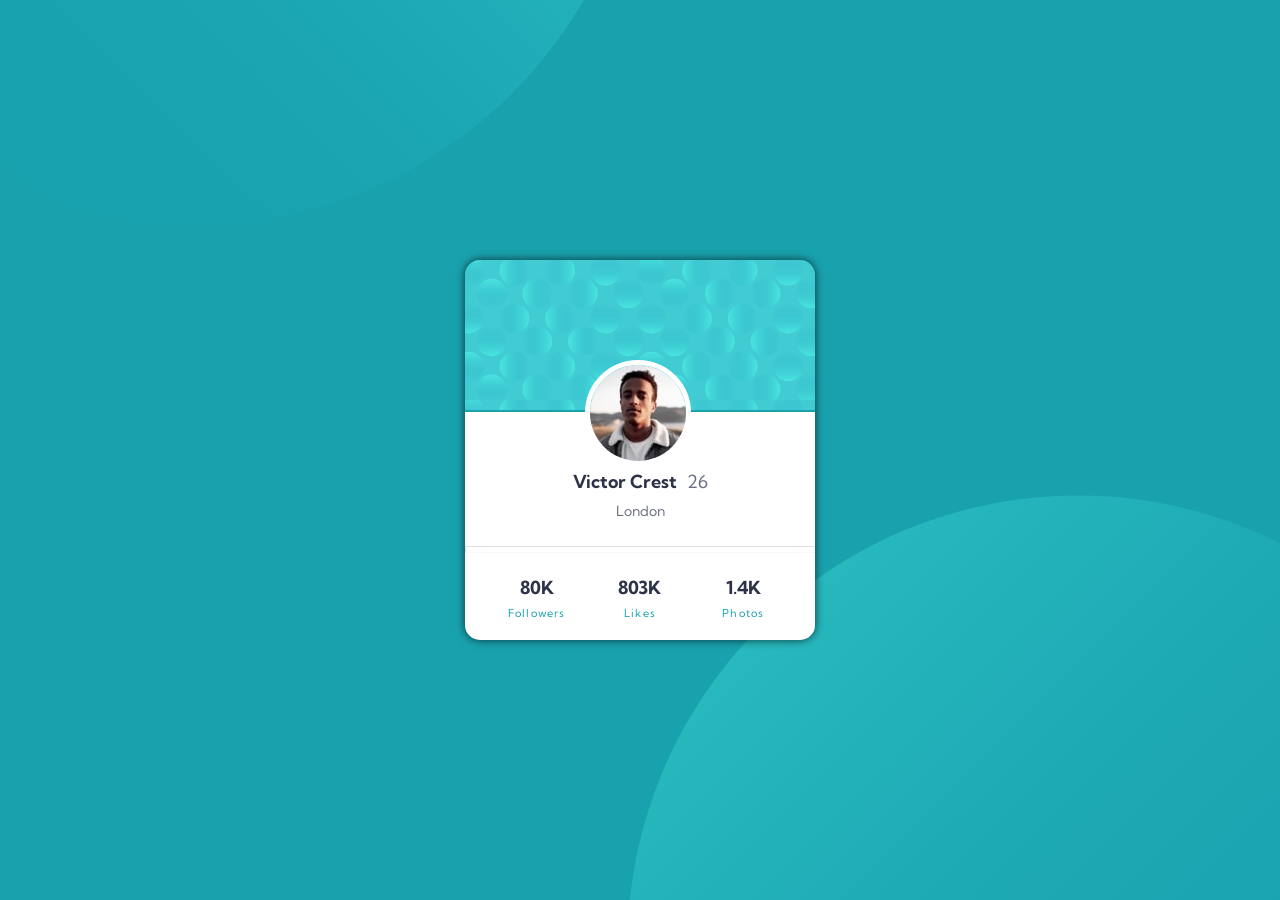
==== index.html @ eaf110d4 "Add files via upload all elements of profile" ====
<!DOCTYPE html>
<html lang="en">
  <head>
    <meta charset="UTF-8" />
    <meta name="viewport" content="width=device-width, initial-scale=1.0" />
    <!-- displays site properly based on user's device -->

    <link
      rel="icon"
      type="image/png"
      sizes="32x32"
      href="./images/favicon-32x32.png"
    />
    <link rel="stylesheet" href="style.css" />
    <link rel="preconnect" href="https://fonts.googleapis.com" />
    <link rel="preconnect" href="https://fonts.gstatic.com" crossorigin />
    <link
      href="https://fonts.googleapis.com/css2?family=Kumbh+Sans:wght@400;700&display=swap"
      rel="stylesheet"
    />
    <title>Yishak profile | Profile card component</title>

    <!-- Feel free to remove these styles or customise in your own stylesheet 👍 -->
  </head>
  <body>
    <div class="container">
      <div class="card">
        <div class="top">
          <img
            class="profile__pic"
            src="images/image-victor.jpg"
            alt=""
          /><!--profile picture by relative positioning-->
        </div>

        <div class="profile">
          <div class="flex__top">
            <h3><a href="#">Victor Crest</a></h3>

            <p class="age">26</p>
          </div>

          <p class="location">London</p>
          <hr />

          <div class="social">
            <div class="like">
              <h2>80K</h2>
              <p class="tag">Followers</p>
            </div>
            <div class="like">
              <h2>803K</h2>
              <p class="tag">Likes</p>
            </div>
            <div class="like">
              <h2>1.4K</h2>
              <p class="tag">Photos</p>
            </div>
          </div>
        </div>
      </div>
    </div>
  </body>
</html>
---- style.css ----
html {
  font-size: 62.5%;
}
body {
  font-family: 'Kumbh Sans', sans-serif;
  background: var(--color-one);
  margin: 0;
}
:root {
  --color-one: hsl(185, 75%, 39%);
  --color-two: hsl(229, 23%, 23%);
  --color-three: hsl(227, 10%, 46%);
  --color-line: hsl(0, 0%, 59%);
}
img:not(.profile__pic) {
  width: 100%;
  height: 100%;
  object-fit: cover;
}
/*Typography*/
h2,
h3,
h3 > a {
  font-size: 1.8rem;
  font-weight: 700;
  color: var(--color-two);
}
h3 > a {
  text-decoration: none;
}
h3 > a:hover {
  color: var(--color-one);
}

.tag {
  font-size: 1.1rem;
  color: var(--color-three);
  letter-spacing: 1.2px;
}
/*Containers*/
.container {
  display: flex;
  height: 100vh;
  justify-content: center;
  align-items: center;
  background: url(./images/bg-pattern-top.svg),
    url(./images/bg-pattern-bottom.svg);

  background-repeat: no-repeat;
  background-size: 90rem;
  background-position-x: -20vw, 49vw;
  background-position-y: -75vh, 55vh;
}

.card {
  display: grid;
  grid-template-rows: 40% 60%;

  border-radius: 15px;
  overflow: hidden;
  box-shadow: 0 0 10px rgba(0, 0, 0, 0.7);
}
.card:hover {
  transform: scale(1.1);
  transition: all 0.8s;
}
@media screen and (max-width: 500px) {
  .card {
    transform: scale(1.15);
  }
}
/*Top section*/
.top {
  width: 35rem;
  height: 15rem;
  background: url(/images/bg-pattern-card.svg);
}
.profile__pic {
  border-radius: 100%;
  border: 5px solid white;
  position: relative;
  left: 12rem;
  top: 10rem;
}

.card:hover .profile__pic {
  transform: scale(1.1);
  border: 4px solid var(--color-one);
  transition: all 0.4s;
  cursor: pointer;
}
/*Profile section*/
.profile {
  width: 35rem;
  height: 23rem;

  text-align: center;
  line-height: 1rem;
  background-color: #fff;
}
.flex__top {
  display: flex;
  gap: 1rem;
  justify-content: center;
  align-items: center;
  margin-top: 4.7rem;
}
p {
  color: var(--color-three);
  font-weight: 400;
}
.age {
  font-size: 1.8rem;
}
.location {
  font-size: 1.4rem;
  margin-top: 1px;
}
/*horizontal line*/
hr {
  margin-top: 3rem;
  border-top: 1px 0 0 0 solid; /*TRBL only top 1px*/
  height: 5px;
  color: var(--color-line);
  opacity: 0.3;
}
/*last grid*/
.social {
  display: grid;
  grid-template-columns: repeat(
    auto-fit,
    minmax(5rem, 1fr)
  ); /*reusable code if want to remove or add another thing*/
  margin: 1.5rem 2rem 0 2rem;
}
.like:hover {
  transform: scale(1.1);
  transition: all 0.5s;
  cursor: pointer;
}
.like:hover h2,
.tag {
  color: var(--color-one);
}
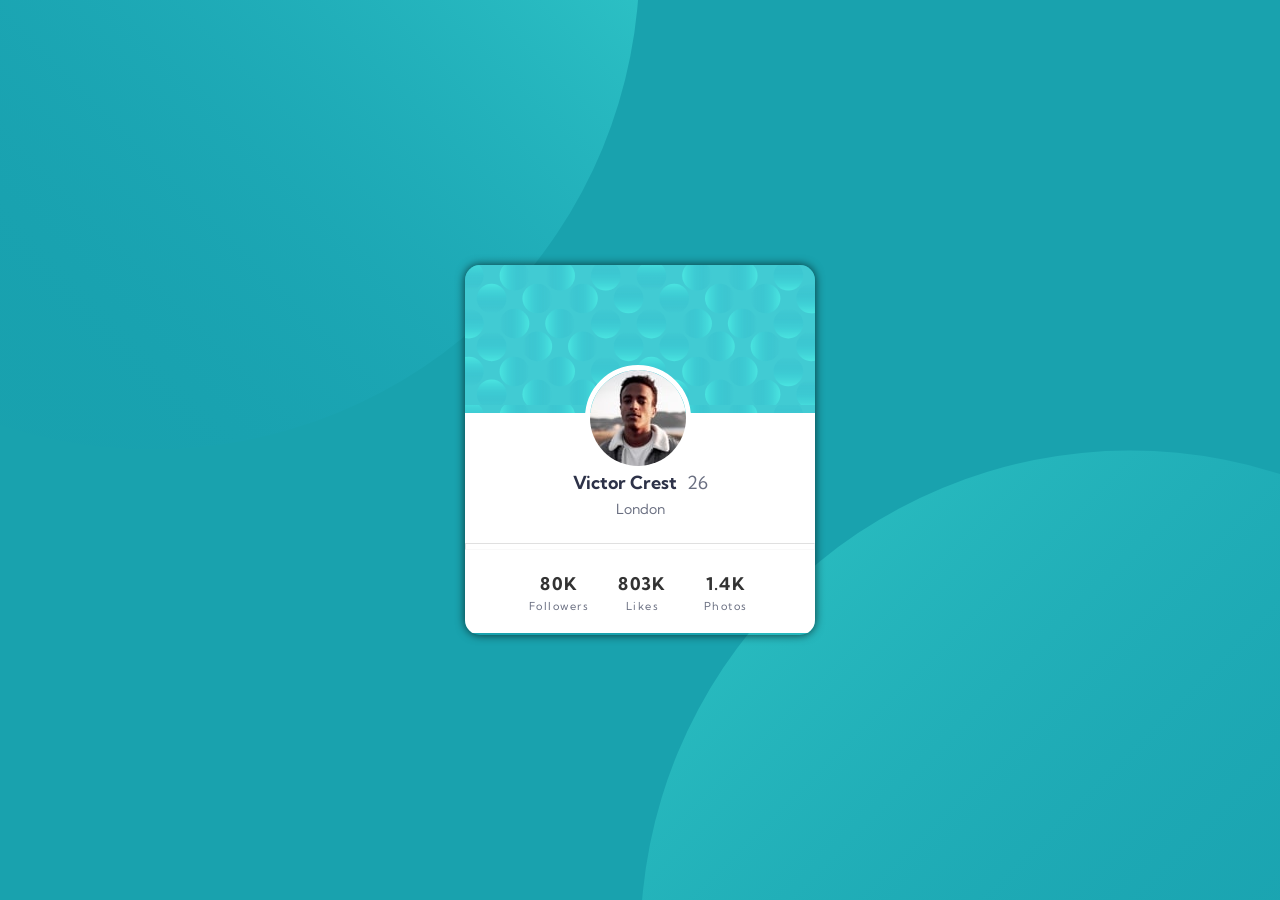
==== commit bd793c1a: "Add files via upload updated changes" ====
--- a/index.html
+++ b/index.html
@@ -3,62 +3,59 @@
   <head>
     <meta charset="UTF-8" />
     <meta name="viewport" content="width=device-width, initial-scale=1.0" />
-    <!-- displays site properly based on user's device -->
-
+    <!--font awesome-->
     <link
       rel="icon"
       type="image/png"
       sizes="32x32"
       href="./images/favicon-32x32.png"
     />
-    <link rel="stylesheet" href="style.css" />
     <link rel="preconnect" href="https://fonts.googleapis.com" />
     <link rel="preconnect" href="https://fonts.gstatic.com" crossorigin />
     <link
       href="https://fonts.googleapis.com/css2?family=Kumbh+Sans:wght@400;700&display=swap"
       rel="stylesheet"
     />
+    <!--styles-->
+    <link rel="stylesheet" href="style.css" />
+
     <title>Yishak profile | Profile card component</title>
-
-    <!-- Feel free to remove these styles or customise in your own stylesheet 👍 -->
   </head>
   <body>
+    <!--main container-->
     <div class="container">
-      <div class="card">
-        <div class="top">
-          <img
-            class="profile__pic"
-            src="images/image-victor.jpg"
-            alt=""
-          /><!--profile picture by relative positioning-->
-        </div>
-
-        <div class="profile">
-          <div class="flex__top">
-            <h3><a href="#">Victor Crest</a></h3>
-
-            <p class="age">26</p>
-          </div>
-
-          <p class="location">London</p>
-          <hr />
-
-          <div class="social">
-            <div class="like">
-              <h2>80K</h2>
-              <p class="tag">Followers</p>
+      <main class="container-main">
+        <article class="profile-card">
+          <div class="card">
+            <div class="top">
+              <img class="profile__pic" src="images/image-victor.jpg" alt="" />
             </div>
-            <div class="like">
-              <h2>803K</h2>
-              <p class="tag">Likes</p>
-            </div>
-            <div class="like">
-              <h2>1.4K</h2>
-              <p class="tag">Photos</p>
+            <div class="profile">
+              <div class="flex__top">
+                <h3><a href="#">Victor Crest</a></h3>
+                <p class="age">26</p>
+              </div>
+              <p class="location">London</p>
+              <hr />
+              <!--social media span-->
+              <ul class="social">
+                <li>
+                  <span class="number">80K</span>
+                  <span class="tag">Followers</span>
+                </li>
+                <li>
+                  <span class="number">803K</span>
+                  <span class="tag">likes</span>
+                </li>
+                <li>
+                  <span class="number">1.4K</span>
+                  <span class="tag">photos</span>
+                </li>
+              </ul>
             </div>
           </div>
-        </div>
-      </div>
+        </article>
+      </main>
     </div>
   </body>
 </html>
--- a/style.css
+++ b/style.css
@@ -1,3 +1,4 @@
+/*General parameters*/
 html {
   font-size: 62.5%;
 }
@@ -5,6 +6,8 @@
   font-family: 'Kumbh Sans', sans-serif;
   background: var(--color-one);
   margin: 0;
+  min-height: 100vh;
+  height: 100%;
 }
 :root {
   --color-one: hsl(185, 75%, 39%);
@@ -16,6 +19,9 @@
   width: 100%;
   height: 100%;
   object-fit: cover;
+}
+ul {
+  list-style: none;
 }
 /*Typography*/
 h2,
@@ -32,26 +38,45 @@
   color: var(--color-one);
 }
 
-.tag {
-  font-size: 1.1rem;
-  color: var(--color-three);
-  letter-spacing: 1.2px;
-}
 /*Containers*/
 .container {
   display: flex;
-  height: 100vh;
+  min-height: 100vh;
+  flex-direction: column;
   justify-content: center;
   align-items: center;
-  background: url(./images/bg-pattern-top.svg),
-    url(./images/bg-pattern-bottom.svg);
 
-  background-repeat: no-repeat;
-  background-size: 90rem;
-  background-position-x: -20vw, 49vw;
-  background-position-y: -75vh, 55vh;
+  position: relative;
+  overflow: hidden;
+  background: var(--color-one);
+  z-index: -1;
 }
 
+/*psuedo elments*/
+.container:before,
+.container:after {
+  position: absolute;
+  content: '';
+  width: 100vw;
+  height: 100vh;
+  background-size: auto;
+  transform: translate(-50%, -50%); /*to the left and top*/
+
+  z-index: -1;
+}
+/*adding the top svg before the container*/
+.container:before {
+  top: 0;
+  left: 0;
+  background: url('/images/bg-pattern-top.svg') no-repeat bottom right; /*to expand to bottom and right*/
+}
+/*adding the top svg after the container*/
+.container:after {
+  top: 100%;
+  left: 100%;
+  background: url('./images/bg-pattern-bottom.svg') no-repeat top left; /*to expand to top and left*/
+}
+/*card*/
 .card {
   display: grid;
   grid-template-rows: 40% 60%;
@@ -60,13 +85,10 @@
   overflow: hidden;
   box-shadow: 0 0 10px rgba(0, 0, 0, 0.7);
 }
-.card:hover {
-  transform: scale(1.1);
-  transition: all 0.8s;
-}
+
 @media screen and (max-width: 500px) {
   .card {
-    transform: scale(1.15);
+    transform: scale(0.95);
   }
 }
 /*Top section*/
@@ -75,6 +97,7 @@
   height: 15rem;
   background: url(/images/bg-pattern-card.svg);
 }
+
 .profile__pic {
   border-radius: 100%;
   border: 5px solid white;
@@ -92,10 +115,10 @@
 /*Profile section*/
 .profile {
   width: 35rem;
-  height: 23rem;
+  height: 22rem;
 
   text-align: center;
-  line-height: 1rem;
+  line-height: 0.5; /*line height is unitless*/
   background-color: #fff;
 }
 .flex__top {
@@ -127,18 +150,29 @@
 /*last grid*/
 .social {
   display: grid;
+  text-align: center;
+  column-gap: 1.5rem;
   grid-template-columns: repeat(
     auto-fit,
-    minmax(5rem, 1fr)
+    minmax(4rem, 1fr)
   ); /*reusable code if want to remove or add another thing*/
-  margin: 1.5rem 2rem 0 2rem;
+  margin: 3rem 5.5rem 0 2rem; /*top right bottom left*/
 }
-.like:hover {
-  transform: scale(1.1);
-  transition: all 0.5s;
-  cursor: pointer;
+.social > li {
+  display: flex;
+  flex-direction: column;
+  row-gap: 1.5rem;
 }
-.like:hover h2,
+/*spans*/
+.number {
+  font-size: 1.75rem;
+  font-weight: 700;
+  letter-spacing: 1.3px;
+  opacity: 0.8;
+}
 .tag {
-  color: var(--color-one);
+  font-size: 1.1rem;
+  color: var(--color-three);
+  letter-spacing: 1.5px;
+  text-transform: capitalize;
 }
